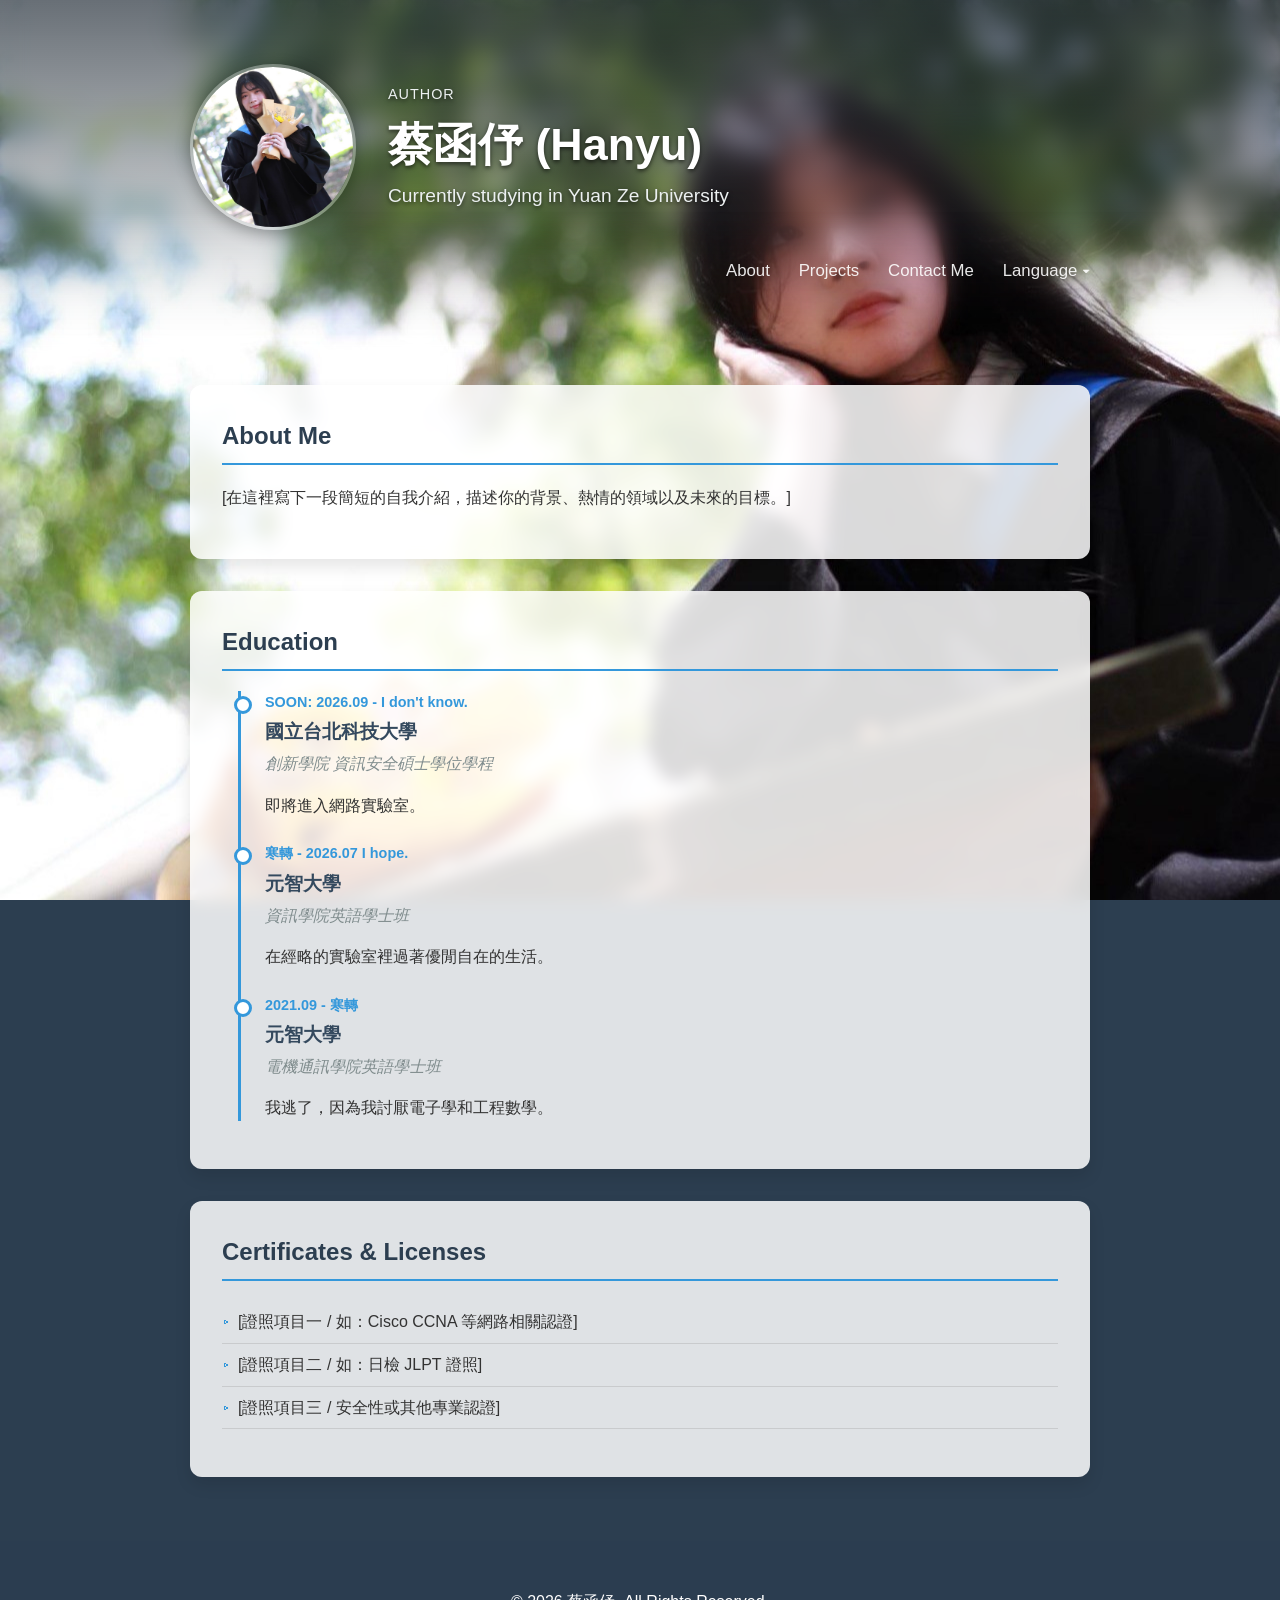
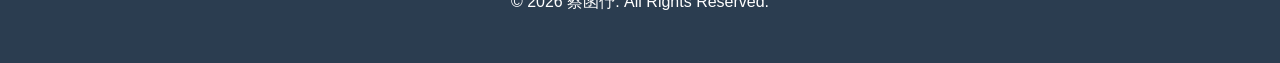
==== index.html @ d54254c4 "add different pages and English version" ====
<!DOCTYPE html>
<html lang="zh-TW">
<head>
    <meta charset="UTF-8">
    <meta name="viewport" content="width=device-width, initial-scale=1.0">
    <title>Hanyu's Website - About</title>
    <link rel="stylesheet" href="style.css">
</head>
<body>

    <header>
        <div class="header-container">
            <div class="profile-main">
                <img src="1.jpg" alt="Profile Picture" class="profile-img">
                <div class="profile-info">
                    <div class="profile-author">AUTHOR</div>
                    <h1>蔡函伃 (Hanyu)</h1>
                    <p>Currently studying in Yuan Ze University</p>
                </div>
            </div>
            
            <nav class="profile-nav">
                <a href="index.html">About</a>
                <a href="projects.html">Projects</a>
                <a href="contact.html">Contact Me</a>
                <div class="dropdown">
                    <button class="dropbtn">Language ▾</button>
                    <div class="dropdown-content">
                        <a href="index.html">繁體中文</a>
                        <a href="en/index.html">English</a> 
                    </div>
                </div>
            </nav>
        </div>
    </header>

    <div class="container">
        <section id="about">
            <h2>About Me</h2>
            <p>[在這裡寫下一段簡短的自我介紹，描述你的背景、熱情的領域以及未來的目標。]</p>
        </section>

        <section id="education">
            <h2>Education</h2>
            <div class="timeline">
                <div class="timeline-item">
                    <div class="timeline-date">SOON: 2026.09 - I don't know.</div>
                    <h3 class="timeline-title">國立台北科技大學</h3>
                    <p class="timeline-subtitle">創新學院 資訊安全碩士學位學程 </p>
                    <p>即將進入網路實驗室。</p>
                </div>

                <div class="timeline-item">
                    <div class="timeline-date">寒轉 - 2026.07 I hope.</div>
                    <h3 class="timeline-title">元智大學</h3>
                    <p class="timeline-subtitle">資訊學院英語學士班</p>
                    <p>在經略的實驗室裡過著優閒自在的生活。</p>
                </div>

                <div class="timeline-item">
                    <div class="timeline-date">2021.09 - 寒轉</div>
                    <h3 class="timeline-title">元智大學</h3>
                    <p class="timeline-subtitle">電機通訊學院英語學士班</p>
                    <p>我逃了，因為我討厭電子學和工程數學。</p>
                </div>
            </div>
        </section>

        <section id="about">
            <h2>Certificates & Licenses</h2>
            <ul class="skill-list">
                <li>[證照項目一 / 如：Cisco CCNA 等網路相關認證]</li>
                <li>[證照項目二 / 如：日檢 JLPT 證照]</li>
                <li>[證照項目三 / 安全性或其他專業認證]</li>
            </ul>
        </section>
    </div>

    <footer>
        <p>&copy; 2026 蔡函伃. All Rights Reserved.</p>
    </footer>

</body>
</html>
---- style.css ----
:root {
    --primary-color: #2c3e50;
    --secondary-color: #34495e;
    --accent-color: #3498db;
    --text-color: #333;
    --bg-color: #f8f9fa;
}

body {
    font-family: 'Segoe UI', Tahoma, Geneva, Verdana, sans-serif;
    line-height: 1.6;
    margin: 0;
    padding: 0;
    color: var(--text-color);
    background-color: var(--primary-color);
}

/* 全螢幕固定背景圖 */
body::before {
    content: '';
    position: fixed;
    top: 0;
    left: 0;
    width: 100vw;
    height: 100vh;
    z-index: -2; 
    background-image: url('8.jpg'); 
    background-size: cover;
    background-position: center;
}

/* Header 所屬的毛玻璃與漸變遮罩 */
header {
    position: relative; 
    color: white;
    padding: 4rem 2rem 4rem; /* 稍微縮減底部留白，讓整體更緊湊 */
    display: flex;
    justify-content: center;
}

header::before {
    content: '';
    position: absolute;
    top: 0;
    left: 0;
    width: 100%;
    height: 100%;
    z-index: -1; 
    background: linear-gradient(to bottom, rgba(40, 50, 60, 0.7) 0%, rgba(40, 50, 60, 0) 100%);
    backdrop-filter: blur(12px);
    -webkit-backdrop-filter: blur(12px);
    -webkit-mask-image: linear-gradient(to bottom, rgba(0,0,0,1) 60%, rgba(0,0,0,0) 100%);
    mask-image: linear-gradient(to bottom, rgba(0,0,0,1) 60%, rgba(0,0,0,0) 100%);
}

/* 核心修改：改為 column (上下排列)，徹底釋放橫向空間 */
.header-container {
    max-width: 900px;
    width: 100%;
    display: flex;
    flex-direction: column; 
    gap: 1.5rem; /* 上方文字與下方選單的整齊間距 */
}

/* 左側頭像與文字容器：現在可以舒展到完整寬度 */
.profile-main {
    display: flex;
    align-items: center;
    gap: 2rem;
    width: 100%;
}

.profile-img {
    width: 160px;
    height: 160px;
    border-radius: 50%;
    object-fit: cover;
    border: 3px solid rgba(255, 255, 255, 0.3);
    box-shadow: 0 4px 15px rgba(0,0,0,0.3);
}

.profile-info {
    display: flex;
    flex-direction: column;
    text-shadow: 0 2px 4px rgba(0,0,0,0.6); 
}

.profile-author {
    font-size: 0.9rem;
    color: #ecf0f1;
    letter-spacing: 1px;
    margin-bottom: 0.2rem;
    text-transform: uppercase;
}

.profile-info h1 {
    margin: 0;
    font-size: 2.8rem;
    font-weight: 600;
    white-space: nowrap; /* 確保名字絕對不亂斷行 */
}

.profile-info p {
    font-size: 1.2rem;
    color: #ecf0f1;
    margin-top: 5px;
    margin: 0;
    white-space: nowrap; /* 確保學校名稱絕對不亂斷行 */
}

/* 導覽選單：移到第二行，並精準推至最右邊 */
.profile-nav {
    display: flex;
    gap: 1.8rem;
    align-items: center;
    white-space: nowrap;         
    margin-left: auto; /* ✨ 關鍵：把選單整組推到最右邊，精確對齊下方白格子的右邊緣 */
}

.profile-nav a, .dropbtn {
    color: rgba(255, 255, 255, 0.9);
    text-decoration: none;
    font-size: 1.05rem;
    font-weight: 500;
    background: none;
    border: none;
    cursor: pointer;
    padding: 4px 0;
    font-family: inherit;
    position: relative;
    transition: color 0.3s;
}

.profile-nav a::after {
    content: '';
    position: absolute;
    width: 0;
    height: 2px;
    bottom: 0;
    left: 0;
    background-color: white;
    transition: width 0.3s ease;
}

.profile-nav a:hover::after {
    width: 100%;
}

.profile-nav a:hover, .dropdown:hover .dropbtn {
    color: #fff;
}

/* 下拉選單與隱形橋樑 */
.dropdown {
    position: relative;
    display: inline-block;
}

.dropdown-content {
    display: none;
    position: absolute;
    right: 0; 
    background-color: rgba(30, 40, 50, 0.85);
    backdrop-filter: blur(8px);
    min-width: 110px;
    box-shadow: 0px 8px 16px rgba(0,0,0,0.3);
    z-index: 10;
    border-radius: 6px;
    margin-top: 8px; 
    overflow: visible; 
}

.dropdown-content::before {
    content: '';
    position: absolute;
    top: -12px; 
    left: 0;
    width: 100%;
    height: 12px;
    background: transparent; 
}

.dropdown-content a {
    color: white;
    padding: 8px 14px;
    font-size: 0.95rem;
    display: block;
    text-align: left;
    transition: background 0.2s;
}

.dropdown-content a::after {
    display: none; 
}

.dropdown-content a:hover {
    background-color: rgba(255, 255, 255, 0.15);
}

.dropdown:hover .dropdown-content {
    display: block;
}

/* 內容區塊 */
.container {
    max-width: 900px;
    margin: 0 auto;
    padding: 2rem;
}

section {
    background: rgba(255, 255, 255, 0.85); 
    backdrop-filter: blur(8px); 
    padding: 2rem;
    border-radius: 12px;
    box-shadow: 0 8px 16px rgba(0,0,0,0.1);
    margin-bottom: 2rem;
}

h2 {
    color: var(--primary-color);
    border-bottom: 2px solid var(--accent-color);
    padding-bottom: 0.5rem;
    margin-top: 0;
}

/* 時間線 */
.timeline {
    border-left: 3px solid var(--accent-color);
    padding-left: 1.5rem;
    margin-left: 1rem;
    position: relative;
}

.timeline-item {
    position: relative;
    margin-bottom: 1.5rem;
}

.timeline-item:last-child {
    margin-bottom: 0;
}

.timeline-item::before {
    content: '';
    position: absolute;
    left: -1.95rem;
    top: 0.3rem;
    width: 12px;
    height: 12px;
    background-color: white;
    border: 3px solid var(--accent-color);
    border-radius: 50%;
}

.timeline-date {
    font-size: 0.9rem;
    color: var(--accent-color);
    font-weight: bold;
    margin-bottom: 0.2rem;
}

.timeline-title {
    font-size: 1.2rem;
    color: var(--secondary-color);
    margin: 0;
    font-weight: bold;
}

.timeline-subtitle {
    font-size: 1rem;
    color: #7f8c8d;
    margin: 0.2rem 0 0.5rem 0;
    font-style: italic;
}

ul.skill-list {
    list-style-type: none;
    padding: 0;
}

ul.skill-list li {
    padding: 0.5rem 0;
    border-bottom: 1px solid rgba(0,0,0,0.1); 
}

ul.skill-list li::before {
    content: "▹";
    color: var(--accent-color);
    margin-right: 8px;
}

.project-item {
    margin-bottom: 1.5rem;
}

.project-item h3 {
    margin-bottom: 0.2rem;
    color: var(--secondary-color);
}

.project-meta {
    font-size: 0.9rem;
    color: #7f8c8d;
    font-style: italic;
    margin-bottom: 0.5rem;
}

footer {
    text-align: center;
    padding: 2rem;
    background-color: rgba(44, 62, 80, 0.9); 
    color: white;
}

a {
    color: var(--accent-color);
    text-decoration: none;
}

a:hover {
    text-decoration: underline;
}

/* 📱 響應式手機版設定 */
@media (max-width: 768px) {
    body::before {
        background-image: url('3.jpg'); 
    }

    .header-container {
        flex-direction: column;
        text-align: center;
        align-items: center; 
        gap: 1rem;
    }

    .profile-main {
        flex-direction: column;
        text-align: center;
        gap: 1rem;
    }

    .profile-info h1, .profile-info p {
        white-space: normal; /* 手機版寬度太窄時，允許正常的自動換行 */
    }

    .profile-nav {
        margin-left: 0; /* 手機版取消靠右，改回居中排列 */
        justify-content: center;
        gap: 1.2rem;
        margin-top: 0.5rem;
    }

    .container {
        padding: 1rem;
    }

    section {
        padding: 1.5rem;
    }
}
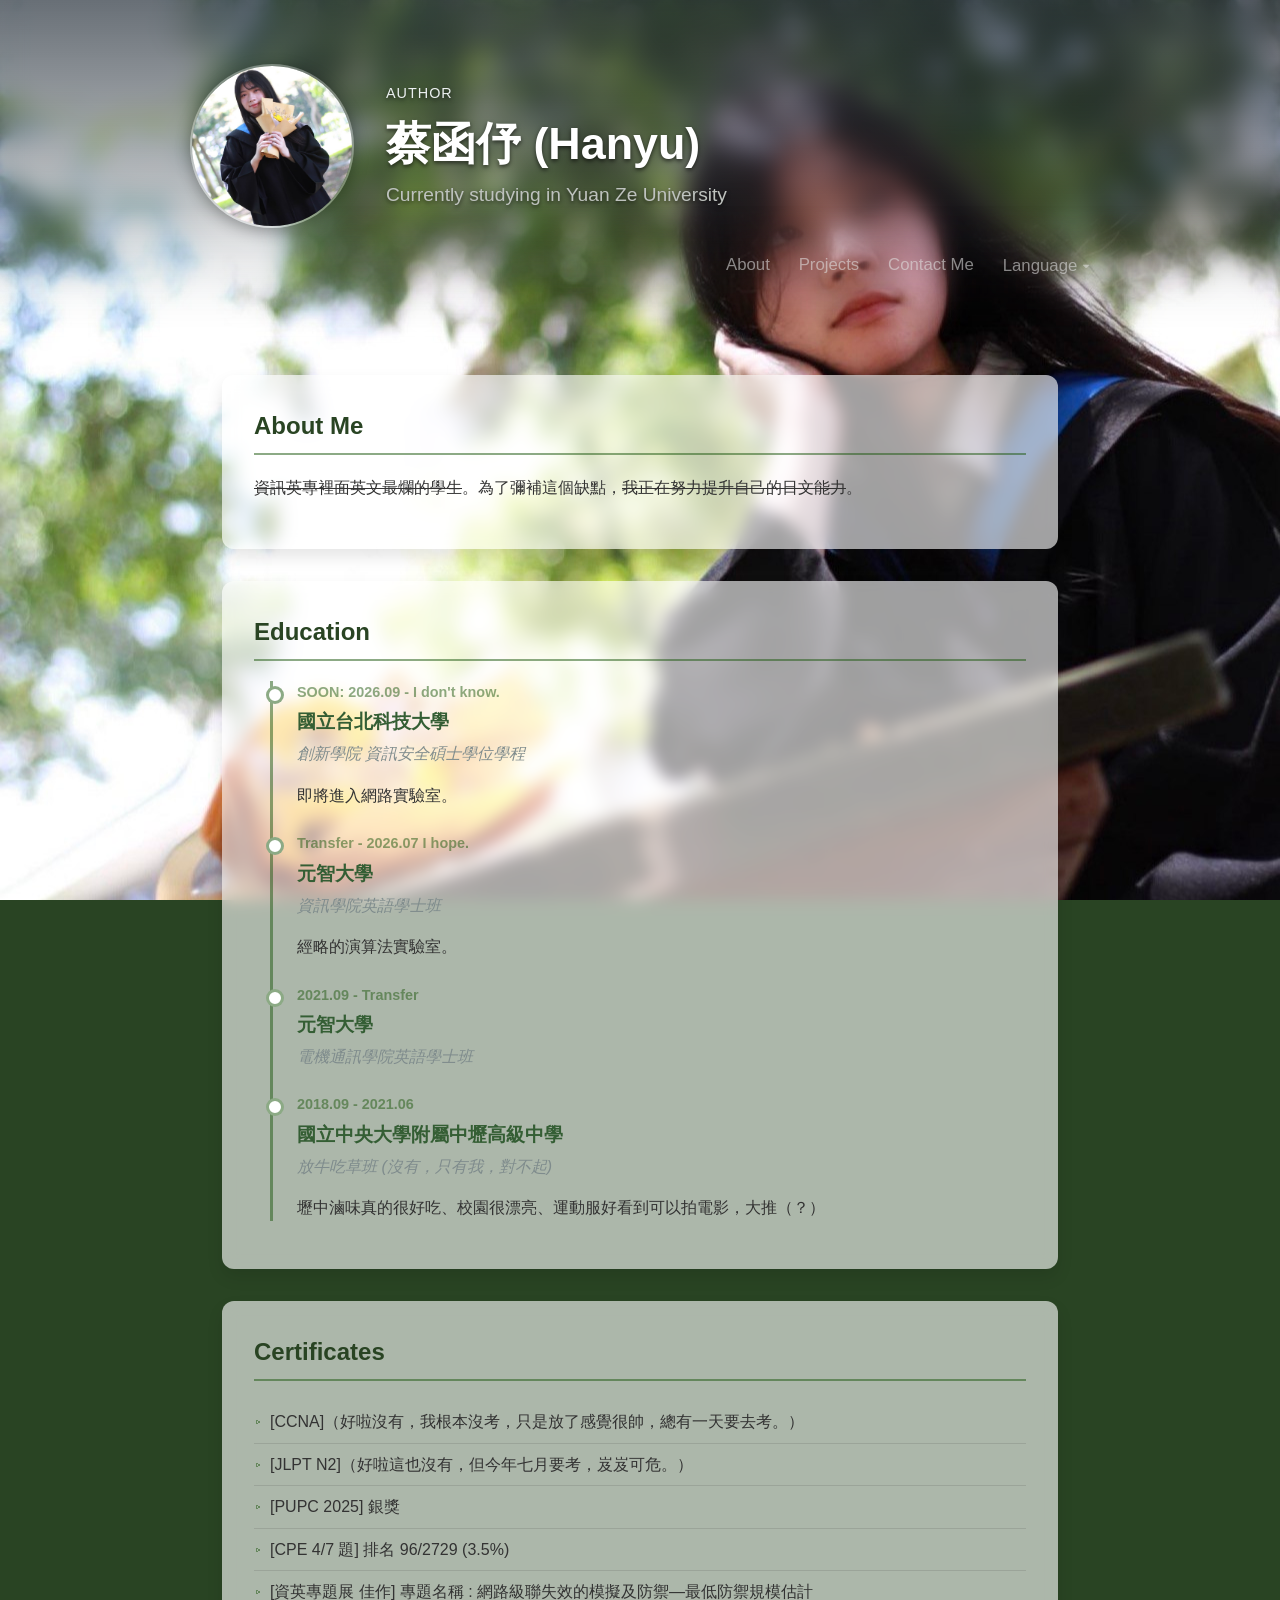
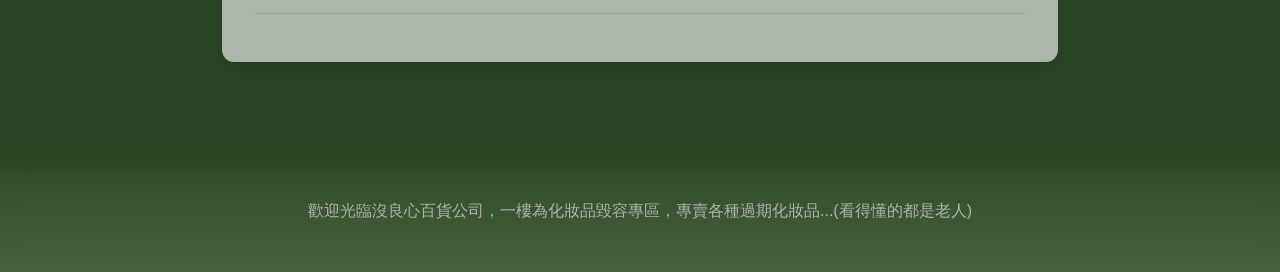
==== commit 6b338269: "修好了footer上移的bug，更改了繁體中文部分的index內容，並且更改了整體的css" ====
--- a/index.html
+++ b/index.html
@@ -37,7 +37,7 @@
     <div class="container">
         <section id="about">
             <h2>About Me</h2>
-            <p>[在這裡寫下一段簡短的自我介紹，描述你的背景、熱情的領域以及未來的目標。]</p>
+            <p><del>資訊英專裡面英文最爛的學生</del>。為了彌補這個缺點，<del>我正在努力提升自己的日文能力</del>。</p>
         </section>
 
         <section id="education">
@@ -51,33 +51,41 @@
                 </div>
 
                 <div class="timeline-item">
-                    <div class="timeline-date">寒轉 - 2026.07 I hope.</div>
+                    <div class="timeline-date">Transfer - 2026.07 I hope.</div>
                     <h3 class="timeline-title">元智大學</h3>
                     <p class="timeline-subtitle">資訊學院英語學士班</p>
-                    <p>在經略的實驗室裡過著優閒自在的生活。</p>
+                    <p>經略的演算法實驗室。</p>
                 </div>
 
                 <div class="timeline-item">
-                    <div class="timeline-date">2021.09 - 寒轉</div>
+                    <div class="timeline-date">2021.09 - Transfer</div>
                     <h3 class="timeline-title">元智大學</h3>
                     <p class="timeline-subtitle">電機通訊學院英語學士班</p>
-                    <p>我逃了，因為我討厭電子學和工程數學。</p>
+                    <p></p>
+                </div>
+                <div class="timeline-item">
+                    <div class="timeline-date">2018.09 - 2021.06</div>
+                    <h3 class="timeline-title">國立中央大學附屬中壢高級中學</h3>
+                    <p class="timeline-subtitle">放牛吃草班 (沒有，只有我，對不起)</p>
+                    <p>壢中滷味真的很好吃、校園很漂亮、運動服好看到可以拍電影，大推（？）</p>
                 </div>
             </div>
         </section>
 
-        <section id="about">
-            <h2>Certificates & Licenses</h2>
+        <section id="certificates">
+            <h2>Certificates</h2>
             <ul class="skill-list">
-                <li>[證照項目一 / 如：Cisco CCNA 等網路相關認證]</li>
-                <li>[證照項目二 / 如：日檢 JLPT 證照]</li>
-                <li>[證照項目三 / 安全性或其他專業認證]</li>
+                <li>[CCNA]（好啦沒有，我根本沒考，只是放了感覺很帥，總有一天要去考。）</li>
+                <li>[JLPT N2]（好啦這也沒有，但今年七月要考，岌岌可危。）</li>
+                <li>[PUPC 2025] 銀獎</li>
+                <li>[CPE 4/7 題] 排名 96/2729 (3.5%)</li>
+                <li>[資英專題展 佳作] 專題名稱 : 網路級聯失效的模擬及防禦—最低防禦規模估計</li>
             </ul>
         </section>
     </div>
 
     <footer>
-        <p>&copy; 2026 蔡函伃. All Rights Reserved.</p>
+        <p>歡迎光臨沒良心百貨公司，一樓為化妝品毀容專區，專賣各種過期化妝品...(看得懂的都是老人)</p>
     </footer>
 
 </body>
--- a/style.css
+++ b/style.css
@@ -1,11 +1,17 @@
+/* ========================================
+   CSS 全局變量定義
+   ======================================== */
 :root {
-    --primary-color: #2c3e50;
-    --secondary-color: #34495e;
-    --accent-color: #3498db;
-    --text-color: #333;
-    --bg-color: #f8f9fa;
-}
-
+    --primary-color: #294423;       /* 主要色彩 - 深藍灰 */
+    --secondary-color: #345e34;     /* 次要色彩 - 稍淺藍灰 */
+    --accent-color: #245c1685;        /* 強調色 - 亮藍 */
+    --text-color: #333333;             /* 文字色 - 深灰 */
+    --bg-color: #f8f9fa00;            /* 背景色 - 淺灰 */
+}
+
+/* ========================================
+   頁面基本樣式
+   ======================================== */
 body {
     font-family: 'Segoe UI', Tahoma, Geneva, Verdana, sans-serif;
     line-height: 1.6;
@@ -13,96 +19,116 @@
     padding: 0;
     color: var(--text-color);
     background-color: var(--primary-color);
+
+    /* 💡 請在 body 裡面加上這 3 行 */
+    display: flex;
+    flex-direction: column;
+    min-height: 100vh;
 }
 
 /* 全螢幕固定背景圖 */
 body::before {
-    content: '';
-    position: fixed;
-    top: 0;
-    left: 0;
-    width: 100vw;
-    height: 100vh;
-    z-index: -2; 
-    background-image: url('8.jpg'); 
-    background-size: cover;
-    background-position: center;
-}
-
+    content: '';                    /* 創建偽元素 */
+    position: fixed;                /* 固定定位 */
+    top: 0;                         /* 距上方 0 */
+    left: 0;                        /* 距左方 0 */
+    width: 100vw;                   /* 寬度100視口寬度 */
+    height: 100vh;                  /* 高度100視口高度 */
+    z-index: -2;                    /* 層級最底 */
+    background-image: url('8.jpg'); /* 背景圖片 */
+    background-size: cover;         /* 圖片覆蓋整個區域 */
+    background-position: center;    /* 居中定位 */
+}
+
+/* ========================================
+   Header 標題區樣式
+   ======================================== */
 /* Header 所屬的毛玻璃與漸變遮罩 */
 header {
-    position: relative; 
-    color: white;
-    padding: 4rem 2rem 4rem; /* 稍微縮減底部留白，讓整體更緊湊 */
-    display: flex;
-    justify-content: center;
-}
-
+    position: relative;             /* 相對定位 */
+    color: white;                   /* 文字為白色 */
+    padding: 4rem 2rem 4rem;        /* 上下內邊距 4rem，左右 2rem */
+    display: flex;                  /* 使用彈性佈局 */
+    justify-content: center;        /* 水平居中 */
+}
+
+/* Header 背景效果 - 毛玻璃模糊背景 */
 header::before {
-    content: '';
-    position: absolute;
-    top: 0;
-    left: 0;
-    width: 100%;
-    height: 100%;
-    z-index: -1; 
+    content: '';                    /* 創建偽元素 */
+    position: absolute;             /* 絕對定位 */
+    top: 0;                         /* 距上方 0 */
+    left: 0;                        /* 距左方 0 */
+    width: 100%;                    /* 寬度100% */
+    height: 100%;                   /* 高度100% */
+    z-index: -1;                    /* 在 header 後面 */
+    /* 漸變效果：上方不透明，下方透明 */
     background: linear-gradient(to bottom, rgba(40, 50, 60, 0.7) 0%, rgba(40, 50, 60, 0) 100%);
-    backdrop-filter: blur(12px);
-    -webkit-backdrop-filter: blur(12px);
-    -webkit-mask-image: linear-gradient(to bottom, rgba(0,0,0,1) 60%, rgba(0,0,0,0) 100%);
-    mask-image: linear-gradient(to bottom, rgba(0,0,0,1) 60%, rgba(0,0,0,0) 100%);
-}
-
+    backdrop-filter: blur(12px);    /* 高斯模糊效果 */
+    -webkit-backdrop-filter: blur(12px); /* Webkit 瀏覽器相容 */
+    -webkit-mask-image: linear-gradient(to bottom, rgba(0,0,0,1) 60%, rgba(0,0,0,0) 100%); /* Webkit 遮罩 */
+    mask-image: linear-gradient(to bottom, rgba(0,0,0,1) 60%, rgba(0,0,0,0) 100%); /* 遮罩效果 */
+}
+
+/* ========================================
+   Header 容器佈局
+   ======================================== */
 /* 核心修改：改為 column (上下排列)，徹底釋放橫向空間 */
 .header-container {
-    max-width: 900px;
-    width: 100%;
-    display: flex;
-    flex-direction: column; 
-    gap: 1.5rem; /* 上方文字與下方選單的整齊間距 */
-}
-
+    max-width: 900px;               /* 最大寬度 900px */
+    width: 100%;                    /* 寬度100% */
+    display: flex;                  /* 彈性佈局 */
+    flex-direction: column;         /* 上下排列 */
+    gap: 1.5rem;                    /* 元素間距 1.5rem */
+}
+
+/* ========================================
+   個人資訊區塊
+   ======================================== */
 /* 左側頭像與文字容器：現在可以舒展到完整寬度 */
 .profile-main {
-    display: flex;
-    align-items: center;
-    gap: 2rem;
-    width: 100%;
-}
-
+    display: flex;                  /* 彈性佈局 */
+    align-items: center;            /* 垂直居中 */
+    gap: 2rem;                      /* 元素間距 2rem */
+    width: 100%;                    /* 寬度100% */
+}
+
+/* 頭像樣式 */
 .profile-img {
-    width: 160px;
-    height: 160px;
-    border-radius: 50%;
-    object-fit: cover;
-    border: 3px solid rgba(255, 255, 255, 0.3);
-    box-shadow: 0 4px 15px rgba(0,0,0,0.3);
-}
-
+    width: 160px;                   /* 寬度 160px */
+    height: 160px;                  /* 高度 160px */
+    border-radius: 50%;             /* 圓形頭像 */
+    object-fit: cover;              /* 保持長寬比裁切 */
+    border: 2.5px solid rgba(255, 255, 255, 0.3); /* 半透明白色邊框 */
+    box-shadow: 0 4px 15px rgba(0,0,0,0.3); /* 陰影效果 */
+}
+
+/* 文字資訊容器 */
 .profile-info {
-    display: flex;
-    flex-direction: column;
-    text-shadow: 0 2px 4px rgba(0,0,0,0.6); 
-}
-
+    display: flex;                  /* 彈性佈局 */
+    flex-direction: column;         /* 上下排列 */
+    text-shadow: 0 2px 4px rgba(0,0,0,0.6); /* 文字陰影 */
+}
+
+/* 作者身份文字 */
 .profile-author {
-    font-size: 0.9rem;
-    color: #ecf0f1;
-    letter-spacing: 1px;
-    margin-bottom: 0.2rem;
-    text-transform: uppercase;
-}
-
+    font-size: 0.9rem;              /* 字體大小 0.9rem */
+    color: #ecf0f1;                 /* 淺灰色 */
+    letter-spacing: 1px;            /* 字間距 1px */
+    margin-bottom: 0.2rem;          /* 下方邊距 0.2rem */
+    text-transform: uppercase;      /* 大寫轉換 */
+}
+
+/* 名字標題 */
 .profile-info h1 {
-    margin: 0;
-    font-size: 2.8rem;
-    font-weight: 600;
-    white-space: nowrap; /* 確保名字絕對不亂斷行 */
+    margin: 0;                      /* 移除預設邊距 */
+    font-size: 2.8rem;              /* 字體大小 2.8rem */
+    font-weight: 600;               /* 字體粗細 600 */
+    white-space: nowrap;            /* 確保名字絕對不亂斷行 */
 }
 
 .profile-info p {
     font-size: 1.2rem;
-    color: #ecf0f1;
+    color: #bec2be;
     margin-top: 5px;
     margin: 0;
     white-space: nowrap; /* 確保學校名稱絕對不亂斷行 */
@@ -110,25 +136,25 @@
 
 /* 導覽選單：移到第二行，並精準推至最右邊 */
 .profile-nav {
-    display: flex;
-    gap: 1.8rem;
-    align-items: center;
-    white-space: nowrap;         
-    margin-left: auto; /* ✨ 關鍵：把選單整組推到最右邊，精確對齊下方白格子的右邊緣 */
+    display: flex;                  /* 彈性佈局，水平排列連結 */
+    gap: 1.8rem;                    /* 連結間距 1.8rem */
+    align-items: center;            /* 垂直置中對齊 */
+    white-space: nowrap;            /* 禁止連結換行 */
+    margin-left: auto;              /* 推整組選單到最右側 */
 }
 
 .profile-nav a, .dropbtn {
-    color: rgba(255, 255, 255, 0.9);
-    text-decoration: none;
-    font-size: 1.05rem;
-    font-weight: 500;
-    background: none;
-    border: none;
-    cursor: pointer;
-    padding: 4px 0;
-    font-family: inherit;
-    position: relative;
-    transition: color 0.3s;
+    color: rgba(224, 224, 224, 0.582);/* 文字顏色：半透明白 */
+    text-decoration: none;          /* 移除底線 */
+    font-size: 1.05rem;             /* 字體大小 */
+    font-weight: 500;               /* 字重 */
+    background: none;               /* 無背景 */
+    border: none;                   /* 無邊框 */
+    cursor: pointer;                /* 滑鼠樣式 */
+    padding: 0;                     /* 取消預設內距 */
+    font-family: inherit;           /* 繼承字體 */
+    position: relative;             /* 為偽元素定位 */
+    transition: color 0.3s;         /* 顏色過渡效果 */
 }
 
 .profile-nav a::after {
@@ -138,78 +164,85 @@
     height: 2px;
     bottom: 0;
     left: 0;
-    background-color: white;
-    transition: width 0.3s ease;
+    background-color: white;        /* 連結底部滑動線 */
+    transition: width 0.3s ease;    /* 線條展開動畫 */
 }
 
 .profile-nav a:hover::after {
-    width: 100%;
+    width: 100%;                    /* 滑鼠移上時底線滿寬 */
 }
 
 .profile-nav a:hover, .dropdown:hover .dropbtn {
-    color: #fff;
-}
-
-/* 下拉選單與隱形橋樑 */
+    color: #fff;                    /* 滑鼠移上時文字變白 */
+    text-decoration: none; /* 👈 加上這行，強制殺掉瀏覽器預設的底線 */
+}
+
+/* 下拉選單設定 */
 .dropdown {
-    position: relative;
-    display: inline-block;
+    position: relative;             /* 讓下拉內容絕對定位於此 */
+    display: inline-block;          /* 行內區塊顯示 */
 }
 
 .dropdown-content {
-    display: none;
-    position: absolute;
-    right: 0; 
-    background-color: rgba(30, 40, 50, 0.85);
-    backdrop-filter: blur(8px);
-    min-width: 110px;
-    box-shadow: 0px 8px 16px rgba(0,0,0,0.3);
-    z-index: 10;
-    border-radius: 6px;
-    margin-top: 8px; 
-    overflow: visible; 
+    display: none;                  /* 預設隱藏 */
+    position: absolute;             /* 絕對定位 */
+    right: 0;                       /* 靠右對齊 */
+    background-color: rgba(227, 240, 226, 0.418); /* 半透明底色 */
+    backdrop-filter: blur(8px);     /* 毛玻璃模糊 */
+    min-width: 110px;               /* 最小寬度 */
+    box-shadow: 0px 8px 16px rgba(0,0,0,0.3); /* 陰影 */
+    z-index: 10;                    /* 視野層級 */
+    border-radius: 6px;             /* 圓角 */
+    margin-top: 8px;                /* 與按鈕間距 */
+    overflow: visible;              /* 允許溢出可見 */
 }
 
 .dropdown-content::before {
     content: '';
     position: absolute;
-    top: -12px; 
+    top: -12px;
     left: 0;
     width: 100%;
     height: 12px;
-    background: transparent; 
+    background: transparent;         /* 用於延展點擊區域 */
 }
 
 .dropdown-content a {
-    color: white;
-    padding: 8px 14px;
-    font-size: 0.95rem;
-    display: block;
-    text-align: left;
-    transition: background 0.2s;
+    color: white;                   /* 文字顏色 */
+    padding: 8px 14px;              /* 內距 */
+    font-size: 0.95rem;             /* 字體大小 */
+    display: block;                 /* 區塊顯示 */
+    text-align: left;               /* 左對齊 */
+    transition: background 0.2s;    /* 背景過渡 */
 }
 
 .dropdown-content a::after {
-    display: none; 
+    display: none;                  /* 隱藏底線效果 */
 }
 
 .dropdown-content a:hover {
-    background-color: rgba(255, 255, 255, 0.15);
+    background-color: rgba(235, 238, 234, 0.15); /* 滑鼠移上時背景 */
 }
 
 .dropdown:hover .dropdown-content {
-    display: block;
-}
+    display: block;                 /* 滑鼠懸停顯示下拉內容 */
+}
+
 
 /* 內容區塊 */
 .container {
     max-width: 900px;
     margin: 0 auto;
     padding: 2rem;
+
+    /* 💡 請在 .container 裡面加上這 3 行 */
+    flex: 1;
+    width: 100%;
+    box-sizing: border-box;
 }
 
 section {
-    background: rgba(255, 255, 255, 0.85); 
+    background: rgba(255, 255, 255, 0.616); 
     backdrop-filter: blur(8px); 
     padding: 2rem;
     border-radius: 12px;
@@ -307,10 +340,40 @@
 }
 
 footer {
+    position: relative;      /* 為了定位背景的毛玻璃層 */
     text-align: center;
-    padding: 2rem;
-    background-color: rgba(44, 62, 80, 0.9); 
-    color: white;
+    padding: 3.5rem 2rem 2rem; /* 增加頂部留白，讓漸變過渡空間更自然 */
+    color: #afafaf;
+    background: transparent; /* ⚠️ 關鍵：本體設為透明，交由偽元素處理玻璃效果 */
+}
+
+/* 建立獨立的頁尾毛玻璃漸變層 */
+footer::before {
+    content: '';
+    position: absolute;
+    top: 0;
+    left: 0;
+    width: 100%;
+    height: 100%;
+    z-index: -1; 
+    
+    /* 漸變底色：由下往上（深色漸變至完全透明） */
+    background: linear-gradient(to top, rgba(132, 155, 110, 0.349) 0%, rgba(51, 80, 44, 0) 100%);
+    
+    /* 毛玻璃模糊效果 */
+    backdrop-filter: blur(12px);
+    -webkit-backdrop-filter: blur(12px);
+    
+    /* 漸變遮罩：讓「模糊效果本身」也由下往上淡出，與背景完美融為一體 */
+    -webkit-mask-image: linear-gradient(to top, rgba(0,0,0,1) 65%, rgba(0,0,0,0) 100%);
+    mask-image: linear-gradient(to top, rgba(0,0,0,1) 65%, rgba(0,0,0,0) 100%);
+}
+
+/* 順手幫頁尾的副文字加個微透光的高級感 */
+footer p.sub-text {
+    font-size: 0.85rem;
+    color: rgba(255, 255, 255, 0.7);
+    margin-top: 4px;
 }
 
 a {
@@ -324,10 +387,12 @@
 
 /* 📱 響應式手機版設定 */
 @media (max-width: 768px) {
+    /* 手機版背景圖片替換為較淺的3.jpg */
     body::before {
         background-image: url('3.jpg'); 
     }
 
+    /* Header容器改為垂直排列，居中對齊 */
     .header-container {
         flex-direction: column;
         text-align: center;
@@ -335,27 +400,32 @@
         gap: 1rem;
     }
 
+    /* 主要資訊區改為上下排列，居中顯示 */
     .profile-main {
         flex-direction: column;
         text-align: center;
         gap: 1rem;
     }
 
+    /* 手機版寬度太窄時，允許名字和學校名稱正常自動換行 */
     .profile-info h1, .profile-info p {
-        white-space: normal; /* 手機版寬度太窄時，允許正常的自動換行 */
-    }
-
+        white-space: normal;
+    }
+
+    /* 手機版取消靠右，改回居中排列導覽選單 */
     .profile-nav {
-        margin-left: 0; /* 手機版取消靠右，改回居中排列 */
+        margin-left: 0;
         justify-content: center;
         gap: 1.2rem;
         margin-top: 0.5rem;
     }
 
+    /* 減少容器內邊距，適應手機螢幕寬度 */
     .container {
         padding: 1rem;
     }
 
+    /* 減少各區段的內邊距以節省空間 */
     section {
         padding: 1.5rem;
     }
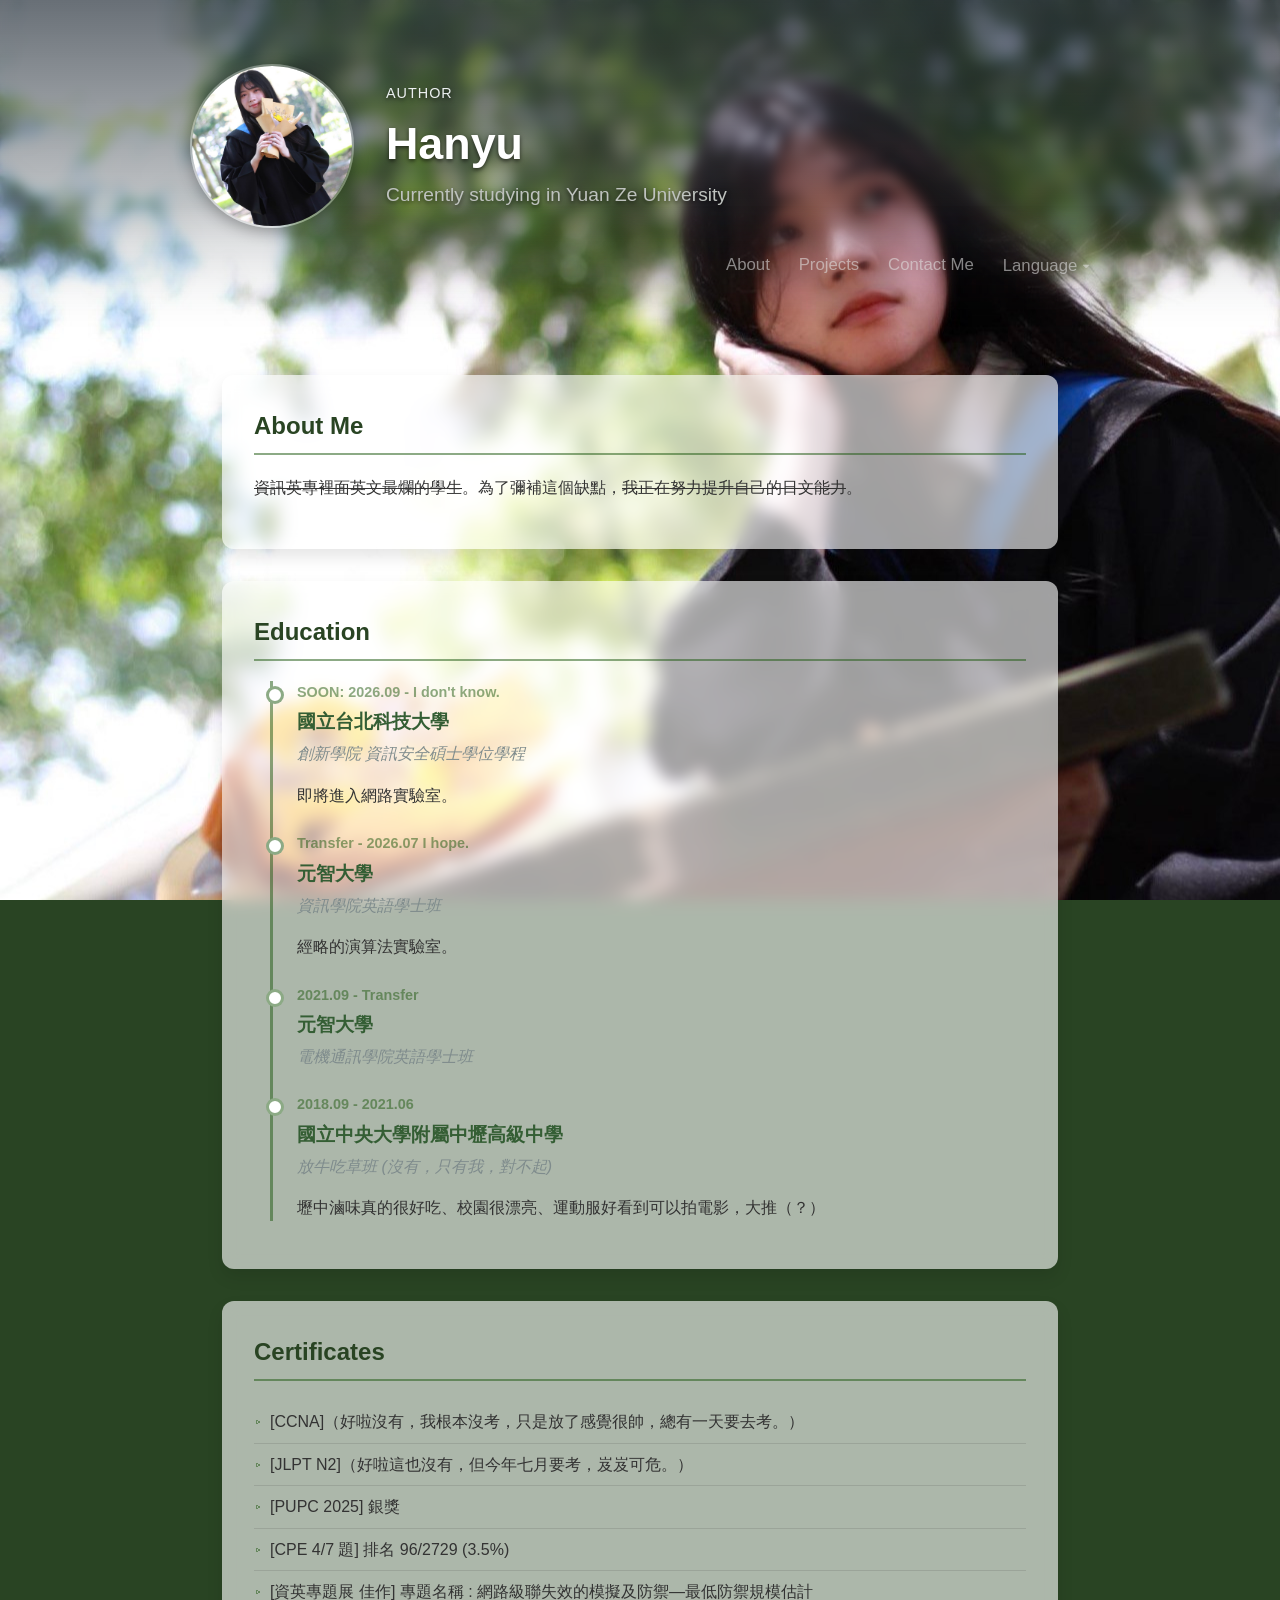
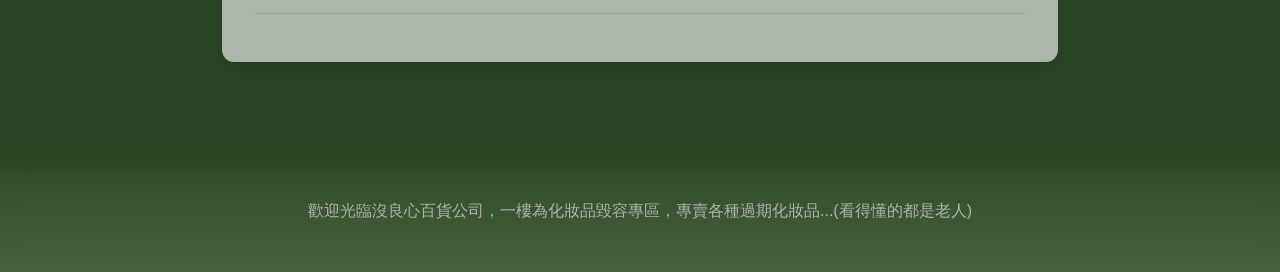
==== commit dd221cfb: "Change name" ====
--- a/index.html
+++ b/index.html
@@ -14,7 +14,7 @@
                 <img src="1.jpg" alt="Profile Picture" class="profile-img">
                 <div class="profile-info">
                     <div class="profile-author">AUTHOR</div>
-                    <h1>蔡函伃 (Hanyu)</h1>
+                    <h1>Hanyu</h1>
                     <p>Currently studying in Yuan Ze University</p>
                 </div>
             </div>
--- a/style.css
+++ b/style.css
@@ -63,8 +63,8 @@
     z-index: -1;                    /* 在 header 後面 */
     /* 漸變效果：上方不透明，下方透明 */
     background: linear-gradient(to bottom, rgba(40, 50, 60, 0.7) 0%, rgba(40, 50, 60, 0) 100%);
-    backdrop-filter: blur(12px);    /* 高斯模糊效果 */
-    -webkit-backdrop-filter: blur(12px); /* Webkit 瀏覽器相容 */
+    backdrop-filter: blur(6px);    /* 高斯模糊效果 */
+    -webkit-backdrop-filter: blur(6px); /* Webkit 瀏覽器相容 */
     -webkit-mask-image: linear-gradient(to bottom, rgba(0,0,0,1) 60%, rgba(0,0,0,0) 100%); /* Webkit 遮罩 */
     mask-image: linear-gradient(to bottom, rgba(0,0,0,1) 60%, rgba(0,0,0,0) 100%); /* 遮罩效果 */
 }
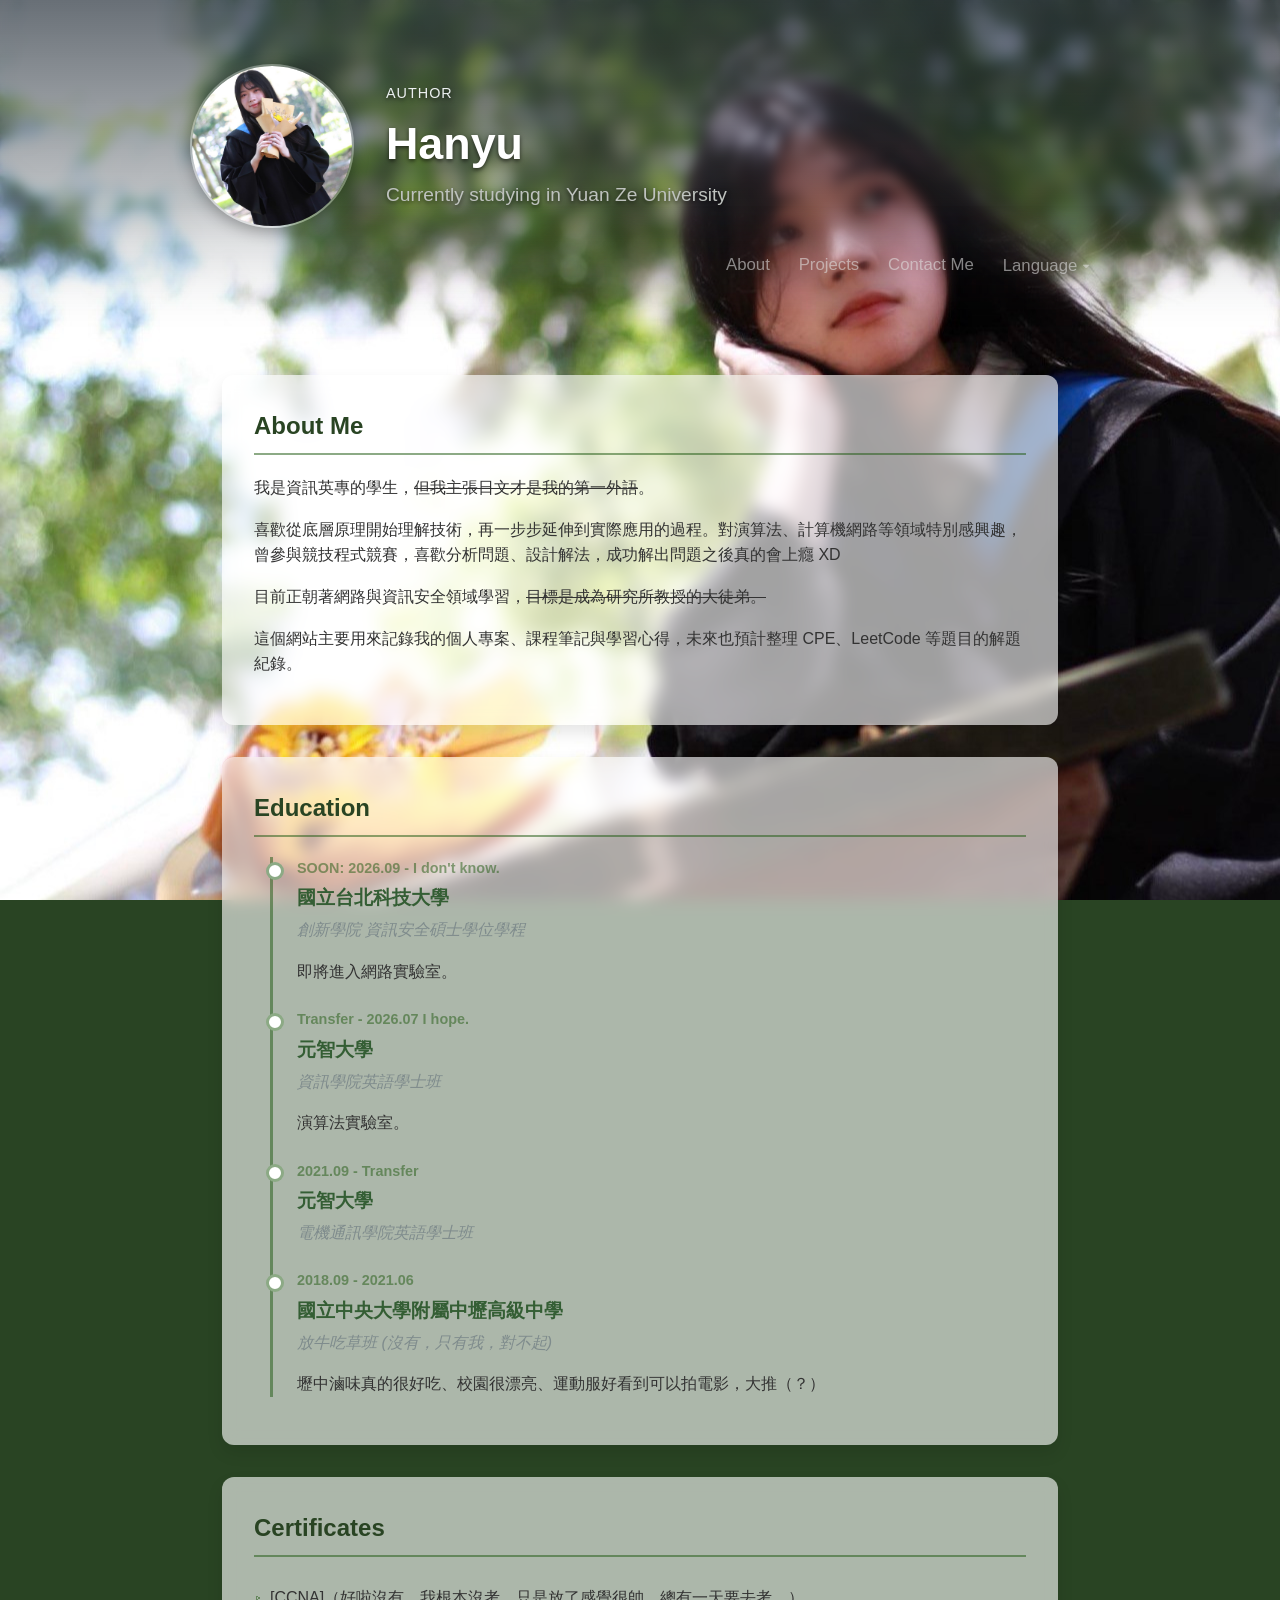
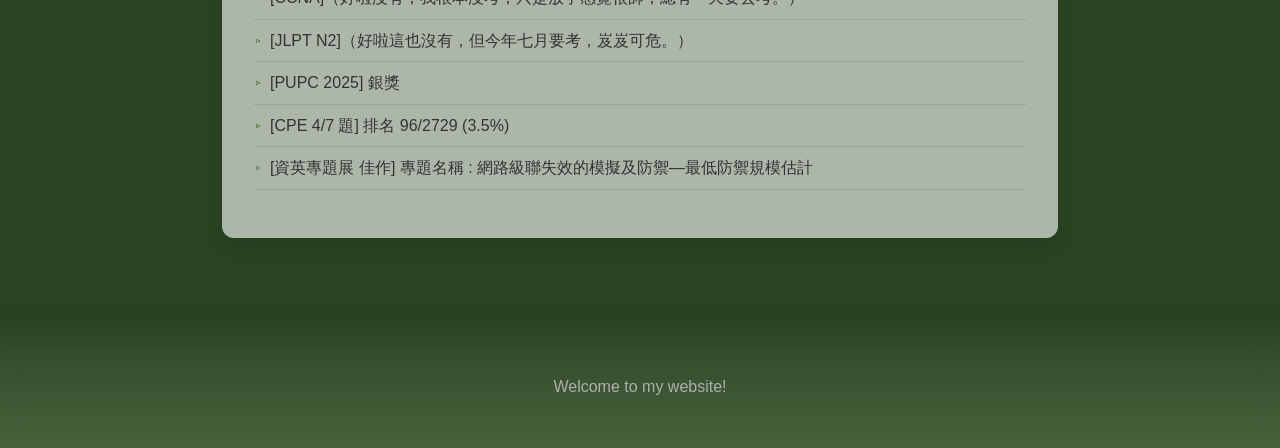
==== commit 15a4da7a: "更新index頁面內容" ====
--- a/index.html
+++ b/index.html
@@ -37,7 +37,10 @@
     <div class="container">
         <section id="about">
             <h2>About Me</h2>
-            <p><del>資訊英專裡面英文最爛的學生</del>。為了彌補這個缺點，<del>我正在努力提升自己的日文能力</del>。</p>
+            <p>我是資訊英專的學生，<del>但我主張日文才是我的第一外語</del>。</p>
+            <p>喜歡從底層原理開始理解技術，再一步步延伸到實際應用的過程。對演算法、計算機網路等領域特別感興趣，曾參與競技程式競賽，喜歡分析問題、設計解法，成功解出問題之後真的會上癮 XD</p>
+            <p></p>目前正朝著網路與資訊安全領域學習，<del>目標是成為研究所教授的大徒弟。</del></p>
+            <p>這個網站主要用來記錄我的個人專案、課程筆記與學習心得，未來也預計整理 CPE、LeetCode 等題目的解題紀錄。</p>
         </section>
 
         <section id="education">
@@ -54,7 +57,7 @@
                     <div class="timeline-date">Transfer - 2026.07 I hope.</div>
                     <h3 class="timeline-title">元智大學</h3>
                     <p class="timeline-subtitle">資訊學院英語學士班</p>
-                    <p>經略的演算法實驗室。</p>
+                    <p>演算法實驗室。</p>
                 </div>
 
                 <div class="timeline-item">
@@ -85,7 +88,7 @@
     </div>
 
     <footer>
-        <p>歡迎光臨沒良心百貨公司，一樓為化妝品毀容專區，專賣各種過期化妝品...(看得懂的都是老人)</p>
+        <p>Welcome to my website!</p>
     </footer>
 
 </body>
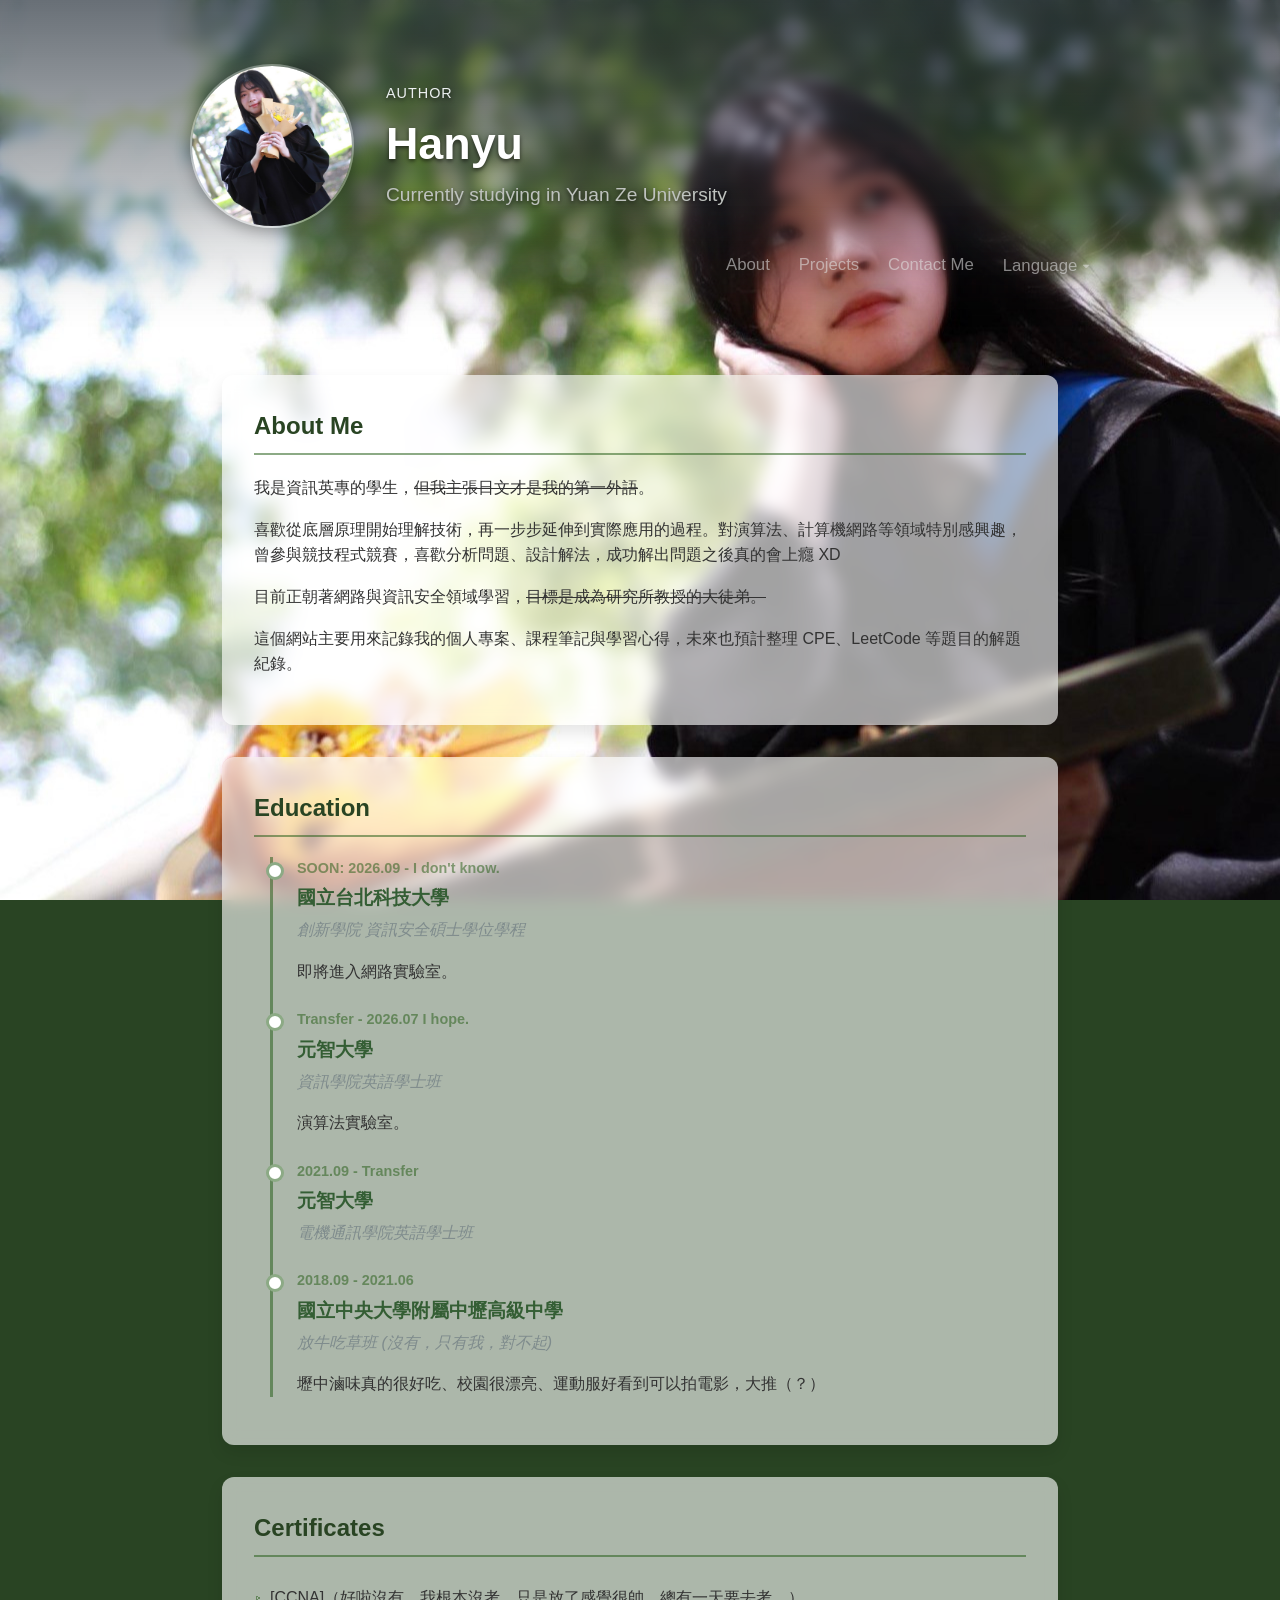
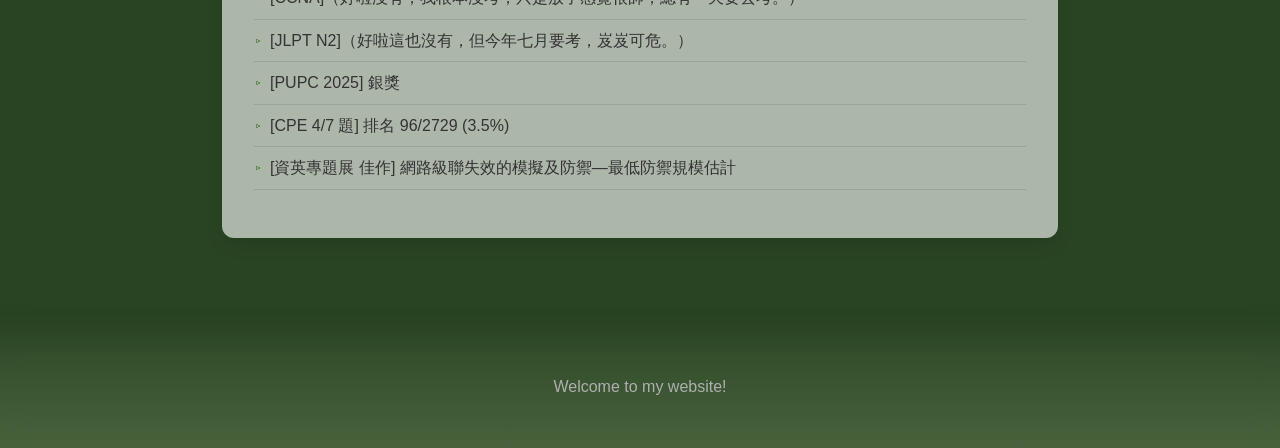
==== commit e6805610: "add English version pages content" ====
--- a/index.html
+++ b/index.html
@@ -82,7 +82,7 @@
                 <li>[JLPT N2]（好啦這也沒有，但今年七月要考，岌岌可危。）</li>
                 <li>[PUPC 2025] 銀獎</li>
                 <li>[CPE 4/7 題] 排名 96/2729 (3.5%)</li>
-                <li>[資英專題展 佳作] 專題名稱 : 網路級聯失效的模擬及防禦—最低防禦規模估計</li>
+                <li>[資英專題展 佳作] 網路級聯失效的模擬及防禦—最低防禦規模估計</li>
             </ul>
         </section>
     </div>
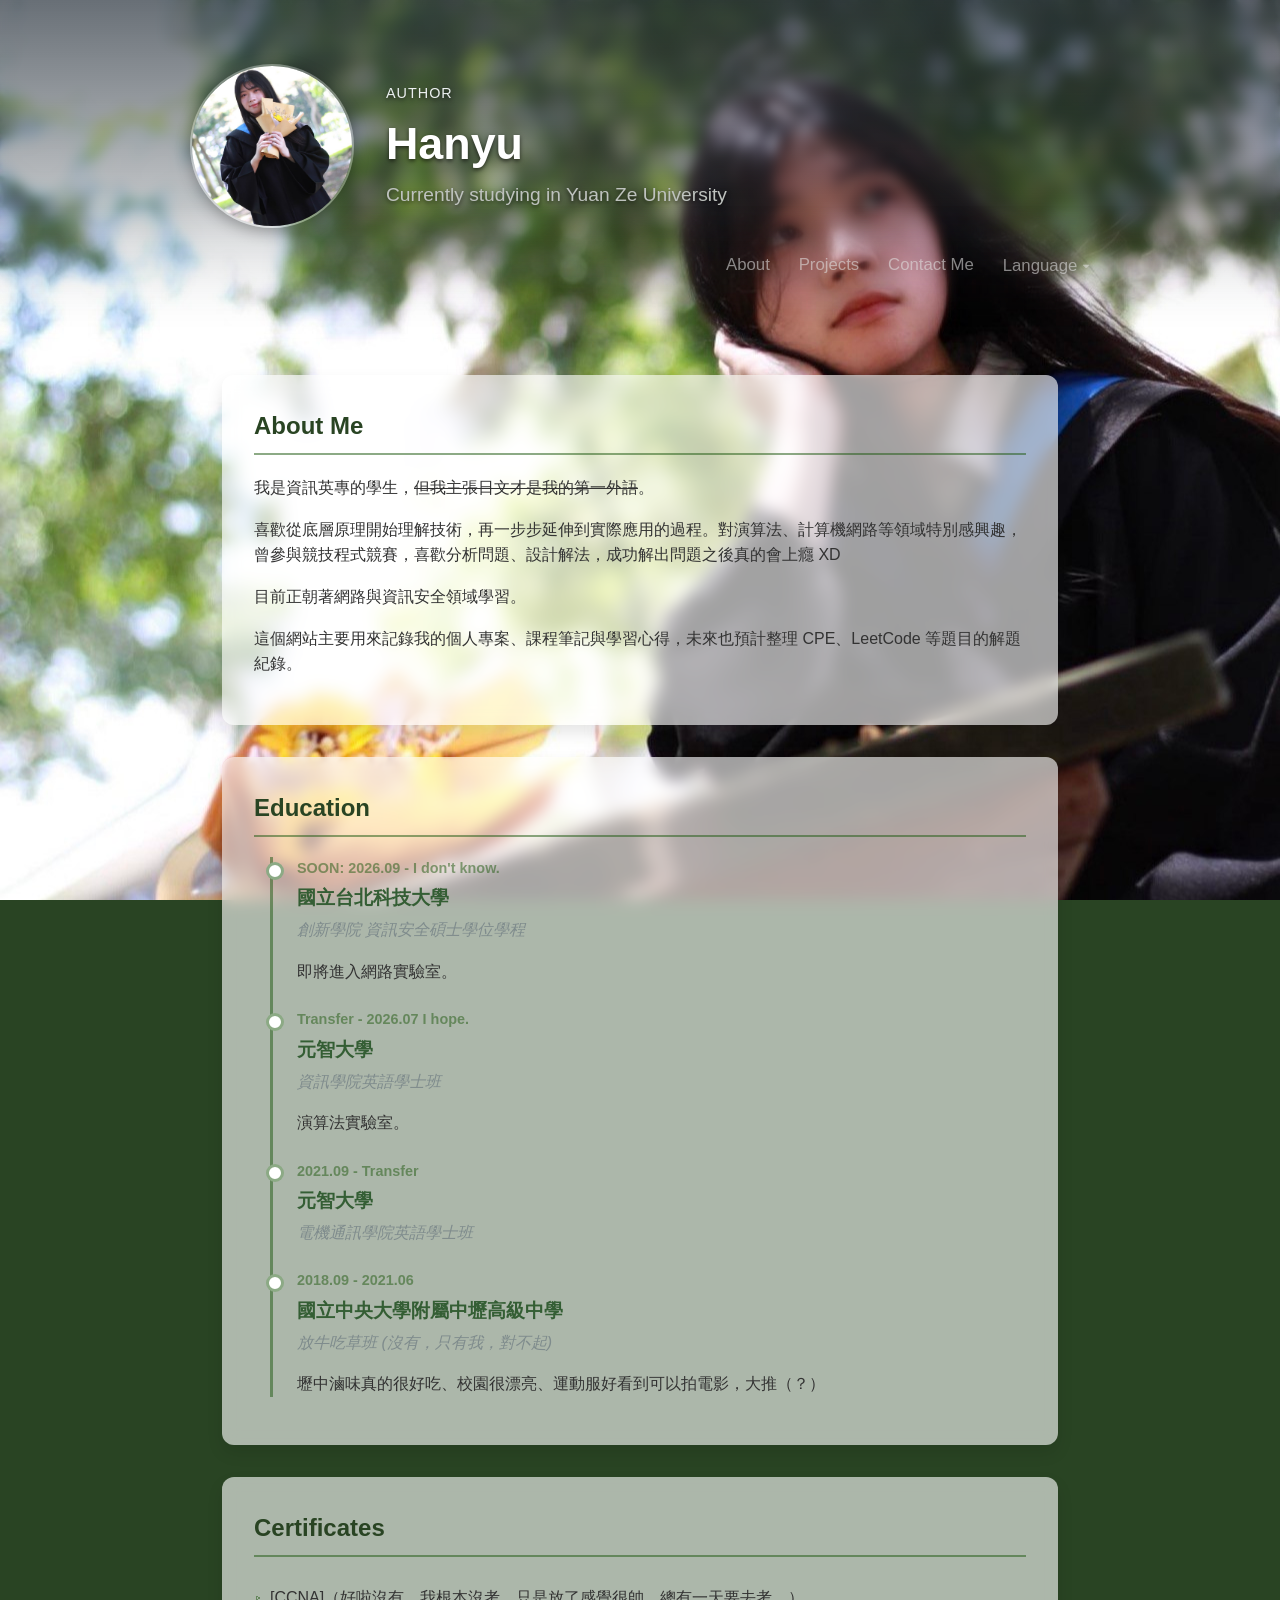
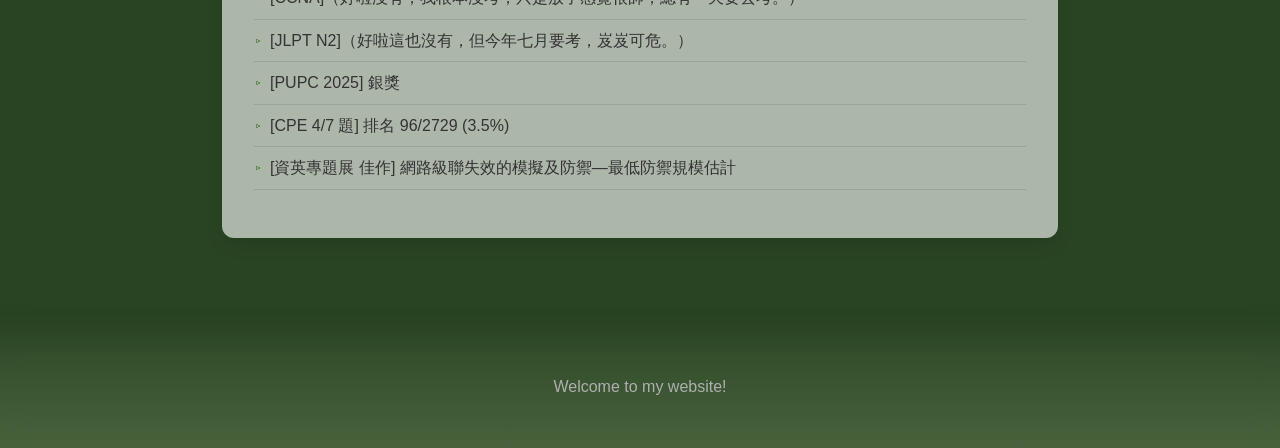
==== commit e0a62651: "delete some contents" ====
--- a/index.html
+++ b/index.html
@@ -39,7 +39,7 @@
             <h2>About Me</h2>
             <p>我是資訊英專的學生，<del>但我主張日文才是我的第一外語</del>。</p>
             <p>喜歡從底層原理開始理解技術，再一步步延伸到實際應用的過程。對演算法、計算機網路等領域特別感興趣，曾參與競技程式競賽，喜歡分析問題、設計解法，成功解出問題之後真的會上癮 XD</p>
-            <p></p>目前正朝著網路與資訊安全領域學習，<del>目標是成為研究所教授的大徒弟。</del></p>
+            <p></p>目前正朝著網路與資訊安全領域學習。</p>
             <p>這個網站主要用來記錄我的個人專案、課程筆記與學習心得，未來也預計整理 CPE、LeetCode 等題目的解題紀錄。</p>
         </section>
 
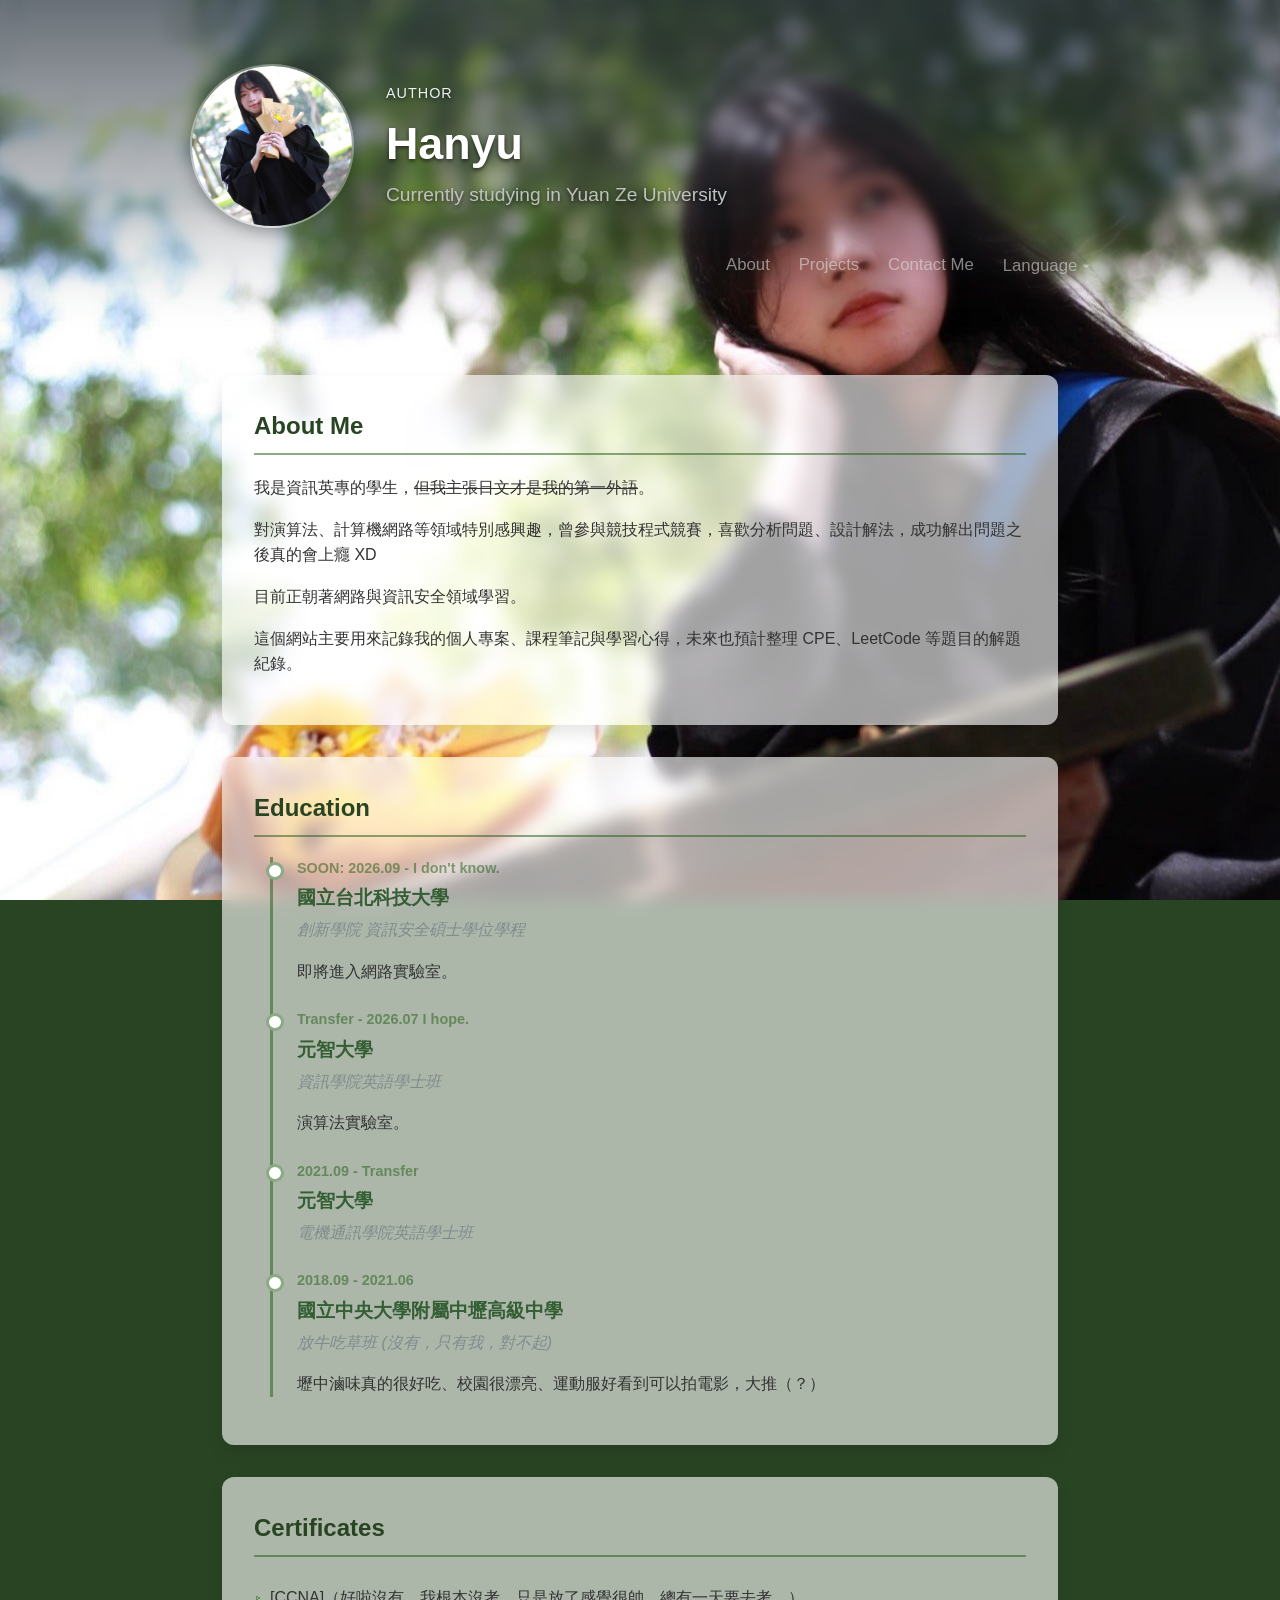
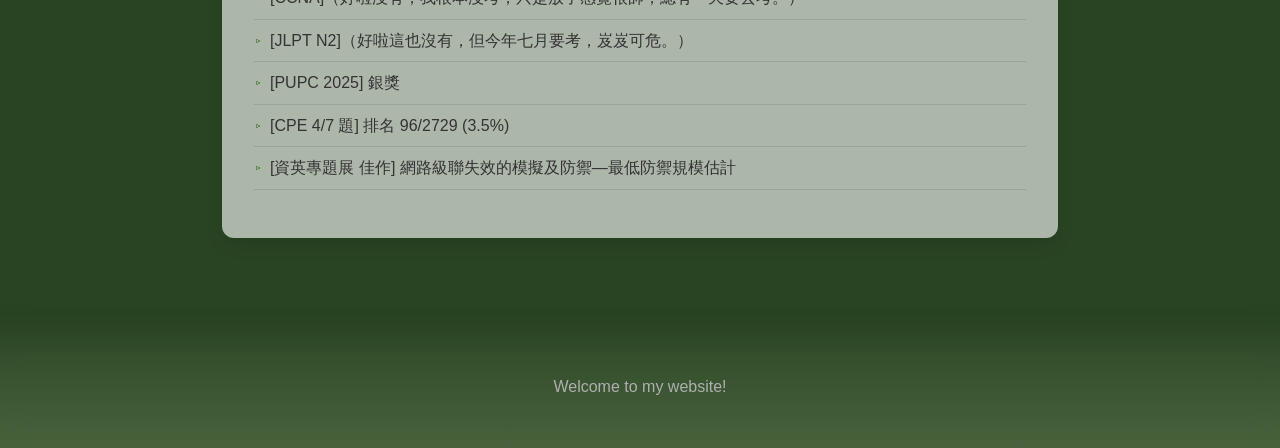
==== commit 01375d10: "更改自我介紹" ====
--- a/index.html
+++ b/index.html
@@ -38,8 +38,8 @@
         <section id="about">
             <h2>About Me</h2>
             <p>我是資訊英專的學生，<del>但我主張日文才是我的第一外語</del>。</p>
-            <p>喜歡從底層原理開始理解技術，再一步步延伸到實際應用的過程。對演算法、計算機網路等領域特別感興趣，曾參與競技程式競賽，喜歡分析問題、設計解法，成功解出問題之後真的會上癮 XD</p>
-            <p></p>目前正朝著網路與資訊安全領域學習。</p>
+            <p>對演算法、計算機網路等領域特別感興趣，曾參與競技程式競賽，喜歡分析問題、設計解法，成功解出問題之後真的會上癮 XD</p>
+            <p>目前正朝著網路與資訊安全領域學習。</p>
             <p>這個網站主要用來記錄我的個人專案、課程筆記與學習心得，未來也預計整理 CPE、LeetCode 等題目的解題紀錄。</p>
         </section>
 
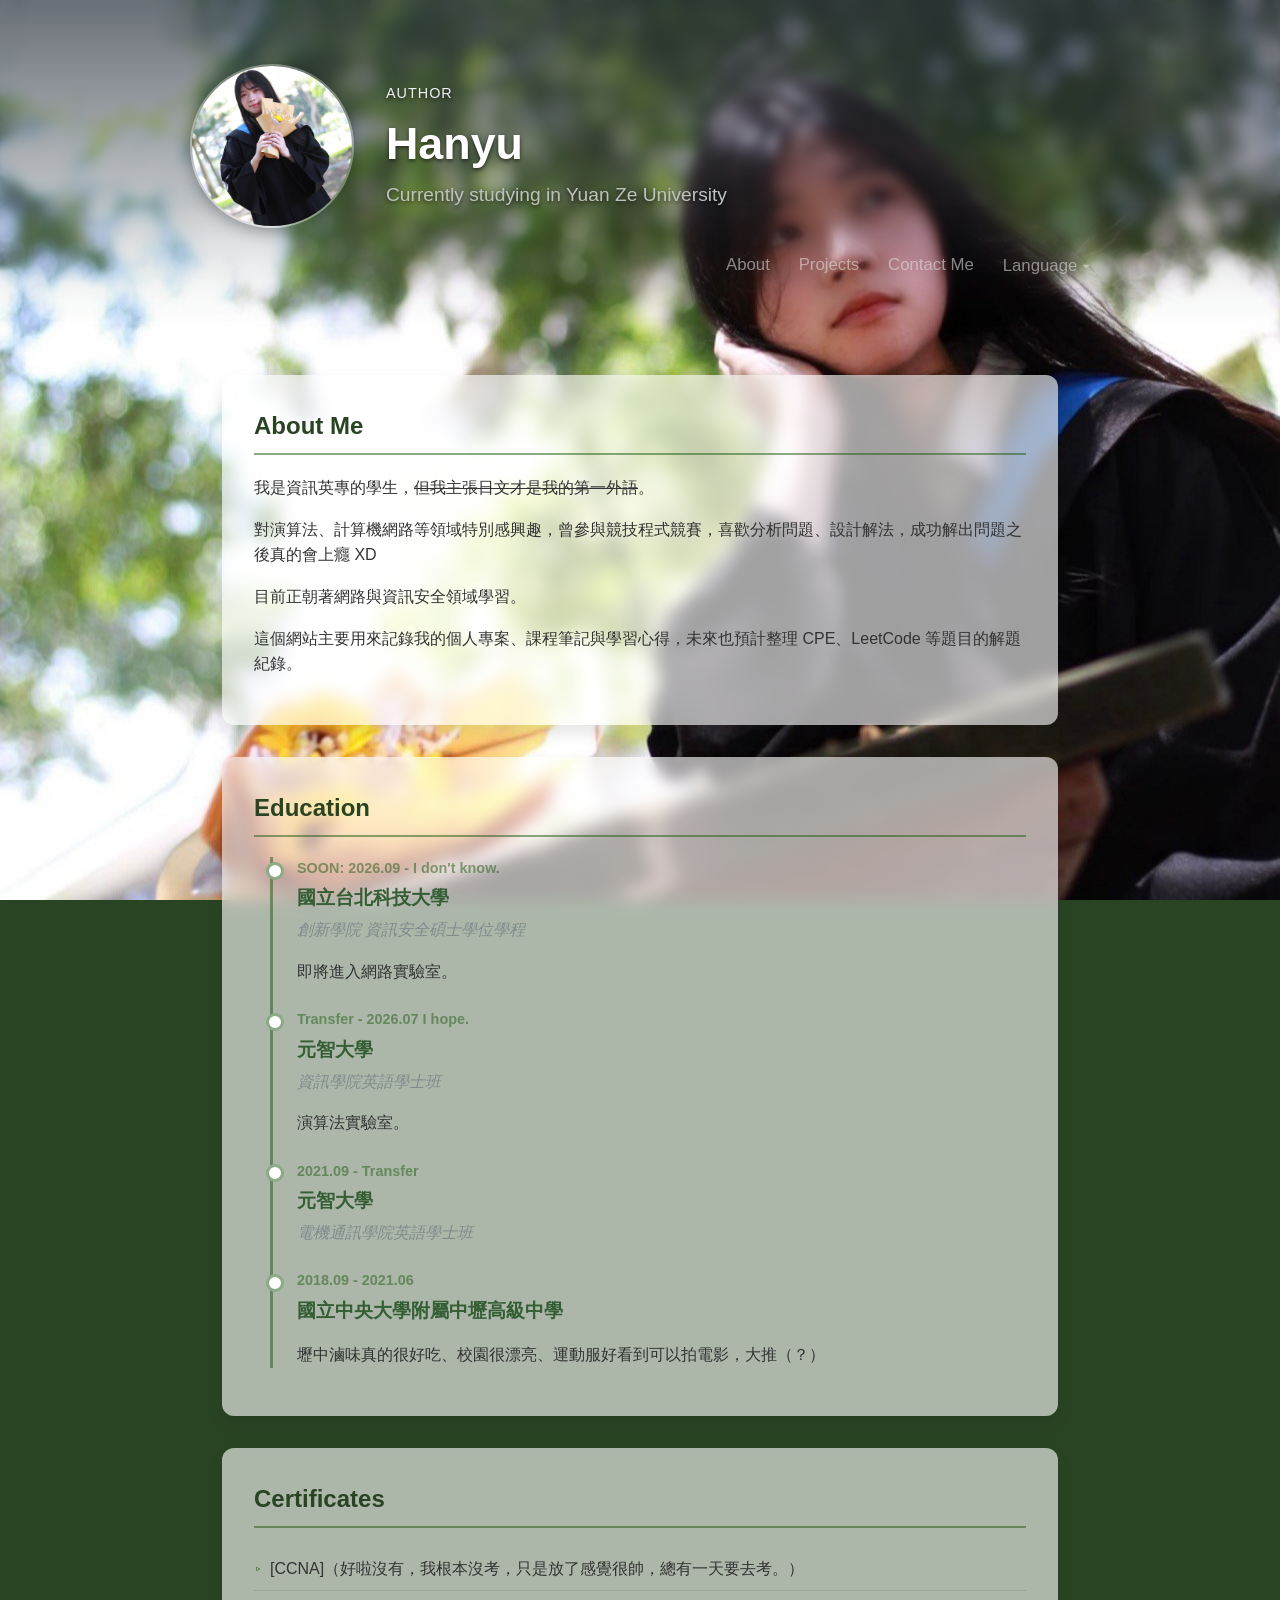
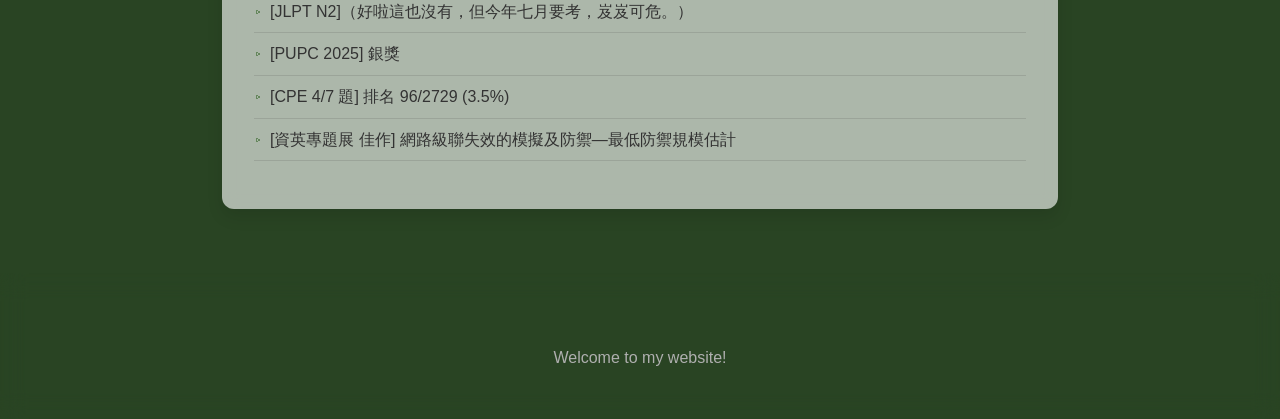
==== commit eb94b4be: "更改自我介紹" ====
--- a/index.html
+++ b/index.html
@@ -69,7 +69,6 @@
                 <div class="timeline-item">
                     <div class="timeline-date">2018.09 - 2021.06</div>
                     <h3 class="timeline-title">國立中央大學附屬中壢高級中學</h3>
-                    <p class="timeline-subtitle">放牛吃草班 (沒有，只有我，對不起)</p>
                     <p>壢中滷味真的很好吃、校園很漂亮、運動服好看到可以拍電影，大推（？）</p>
                 </div>
             </div>
